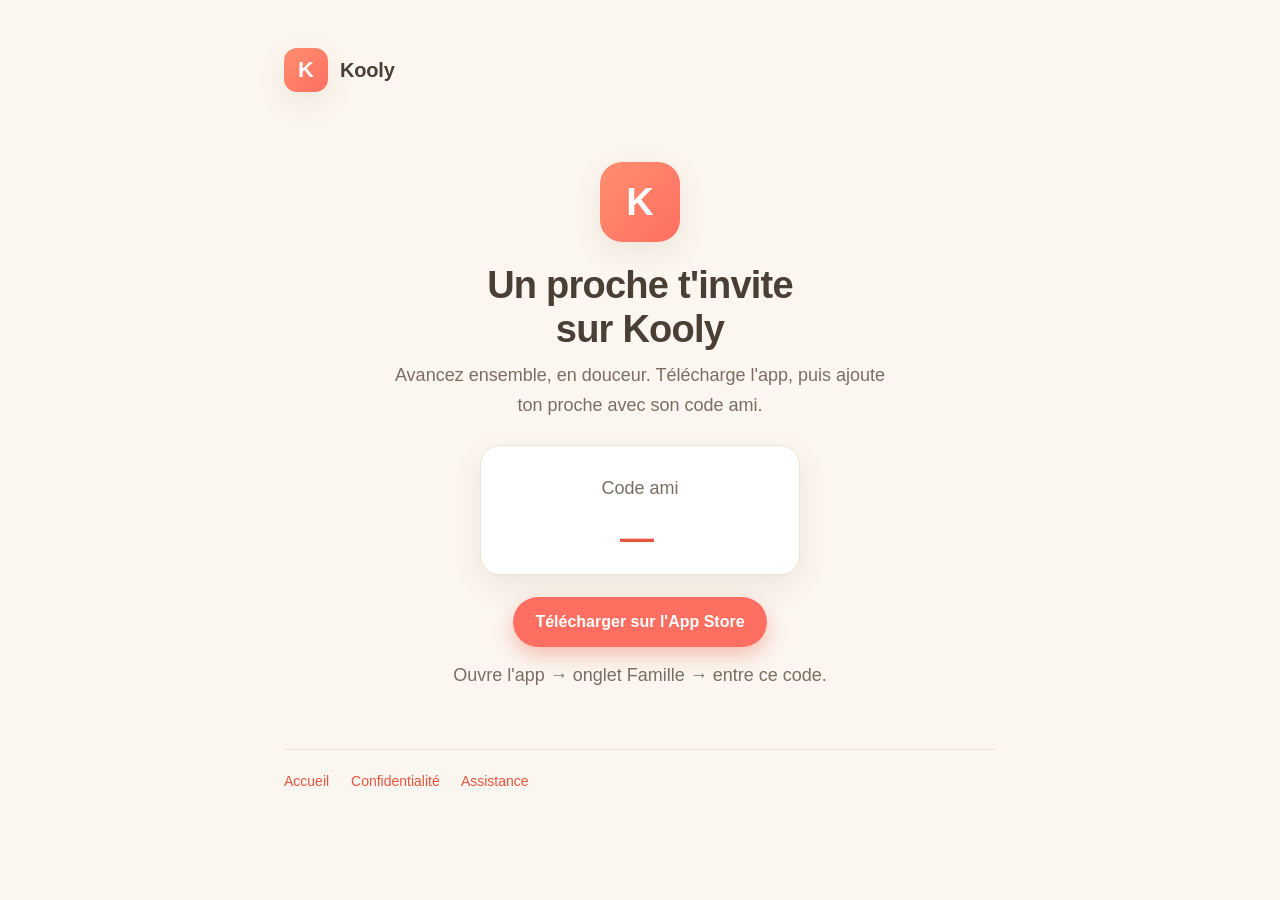
==== ami.html @ ff5df1bf "Page invitation ami + rewrite /ami/:code Co-Authored-By: Claude Opus 4.8 <noreply@anthropic.com>" ====
<!DOCTYPE html>
<html lang="fr">
<head>
  <meta charset="utf-8">
  <meta name="viewport" content="width=device-width, initial-scale=1">
  <title>Kooly — Un proche t'invite</title>
  <meta name="description" content="Un proche t'invite à le rejoindre sur Kooly. Télécharge l'app et entre son code ami.">
  <link rel="stylesheet" href="/style.css">
</head>
<body>
  <div class="wrap">
    <header class="site">
      <div class="logo">K</div>
      <div class="brand">Kooly</div>
    </header>

    <section class="hero">
      <div class="logo logo-xl">K</div>
      <h1>Un proche t'invite<br>sur Kooly</h1>
      <p>Avancez ensemble, en douceur. Télécharge l'app, puis ajoute ton proche avec son code ami.</p>

      <div class="card" style="max-width:320px;margin:24px auto 0;text-align:center">
        <p class="muted" style="margin:0 0 6px">Code ami</p>
        <div id="code" style="font-size:34px;font-weight:800;letter-spacing:6px;color:var(--coral-dark)">—</div>
      </div>

      <a class="btn" href="#">Télécharger sur l'App Store</a>
      <p class="muted" style="margin-top:14px">Ouvre l'app → onglet Famille → entre ce code.</p>
    </section>

    <nav class="foot">
      <a href="/">Accueil</a>
      <a href="/confidentialite">Confidentialité</a>
      <a href="/support">Assistance</a>
    </nav>
  </div>

  <script>
    var parts = location.pathname.split('/').filter(Boolean);
    var code = parts[parts.length - 1];
    if (code && /^[0-9]{4,6}$/.test(code)) {
      document.getElementById('code').textContent = code;
    }
  </script>
</body>
</html>
---- style.css ----
:root {
  --bg: #FBF6EF;
  --card: #FFFFFF;
  --ink: #4A3F35;
  --ink-soft: #7A6E62;
  --coral: #FF6F61;
  --coral-dark: #E8553F;
  --line: #EDE3D7;
  --shadow: 0 10px 30px rgba(120, 86, 54, 0.10);
}

* { box-sizing: border-box; }

body {
  margin: 0;
  font-family: -apple-system, BlinkMacSystemFont, "Segoe UI", Roboto, Helvetica, Arial, sans-serif;
  background: var(--bg);
  color: var(--ink);
  line-height: 1.65;
  -webkit-font-smoothing: antialiased;
}

.wrap {
  max-width: 760px;
  margin: 0 auto;
  padding: 48px 24px 80px;
}

header.site {
  display: flex;
  align-items: center;
  gap: 12px;
  margin-bottom: 40px;
}

.logo {
  width: 44px; height: 44px;
  border-radius: 13px;
  background: linear-gradient(135deg, #FF8E6F, var(--coral));
  display: grid; place-items: center;
  color: #fff; font-weight: 800; font-size: 22px;
  box-shadow: var(--shadow);
}

.brand { font-weight: 800; font-size: 20px; letter-spacing: -0.01em; }

h1 { font-size: 30px; letter-spacing: -0.02em; margin: 0 0 8px; }
h2 { font-size: 20px; margin: 36px 0 10px; letter-spacing: -0.01em; }
h3 { font-size: 16px; margin: 24px 0 6px; }
p, li { color: var(--ink); }
.muted { color: var(--ink-soft); font-size: 14px; }

a { color: var(--coral-dark); text-decoration: none; }
a:hover { text-decoration: underline; }

.card {
  background: var(--card);
  border: 1px solid var(--line);
  border-radius: 20px;
  padding: 28px 28px 8px;
  box-shadow: var(--shadow);
  margin-top: 18px;
}

table { width: 100%; border-collapse: collapse; margin: 14px 0; font-size: 14.5px; }
th, td { text-align: left; padding: 10px 12px; border-bottom: 1px solid var(--line); vertical-align: top; }
th { color: var(--ink-soft); font-weight: 700; }

.hero {
  text-align: center;
  padding: 30px 0 10px;
}
.logo-xl { width: 80px; height: 80px; border-radius: 22px; font-size: 38px; margin: 0 auto 22px; }
.hero h1 { font-size: 38px; line-height: 1.15; }
.hero p { font-size: 18px; color: var(--ink-soft); max-width: 520px; margin: 10px auto 0; }

.features {
  display: grid;
  grid-template-columns: repeat(2, 1fr);
  gap: 16px;
  margin-top: 48px;
}
@media (max-width: 560px) { .features { grid-template-columns: 1fr; } }
.feat {
  background: var(--card);
  border: 1px solid var(--line);
  border-radius: 18px;
  padding: 22px;
  box-shadow: var(--shadow);
}
.feat-ico {
  width: 42px; height: 42px;
  border-radius: 12px;
  background: #FFEDE8;
  color: var(--coral-dark);
  display: grid; place-items: center;
  font-size: 20px; margin-bottom: 12px;
}
.feat h3 { margin: 0 0 4px; font-size: 16px; }
.feat p { margin: 0; font-size: 14.5px; color: var(--ink-soft); }

.band {
  text-align: center;
  background: linear-gradient(135deg, #FFF3EE, #FFE9E2);
  border-radius: 22px;
  padding: 36px 28px;
  margin-top: 40px;
}
.band h2 { margin-top: 0; }
.band p { color: var(--ink-soft); max-width: 480px; margin: 8px auto 0; }

.btn {
  display: inline-block;
  background: var(--coral);
  color: #fff;
  padding: 12px 22px;
  border-radius: 999px;
  font-weight: 700;
  margin-top: 22px;
  box-shadow: 0 8px 20px rgba(232, 85, 63, 0.35);
}

nav.foot { margin-top: 48px; padding-top: 20px; border-top: 1px solid var(--line); font-size: 14px; }
nav.foot a { margin-right: 18px; }
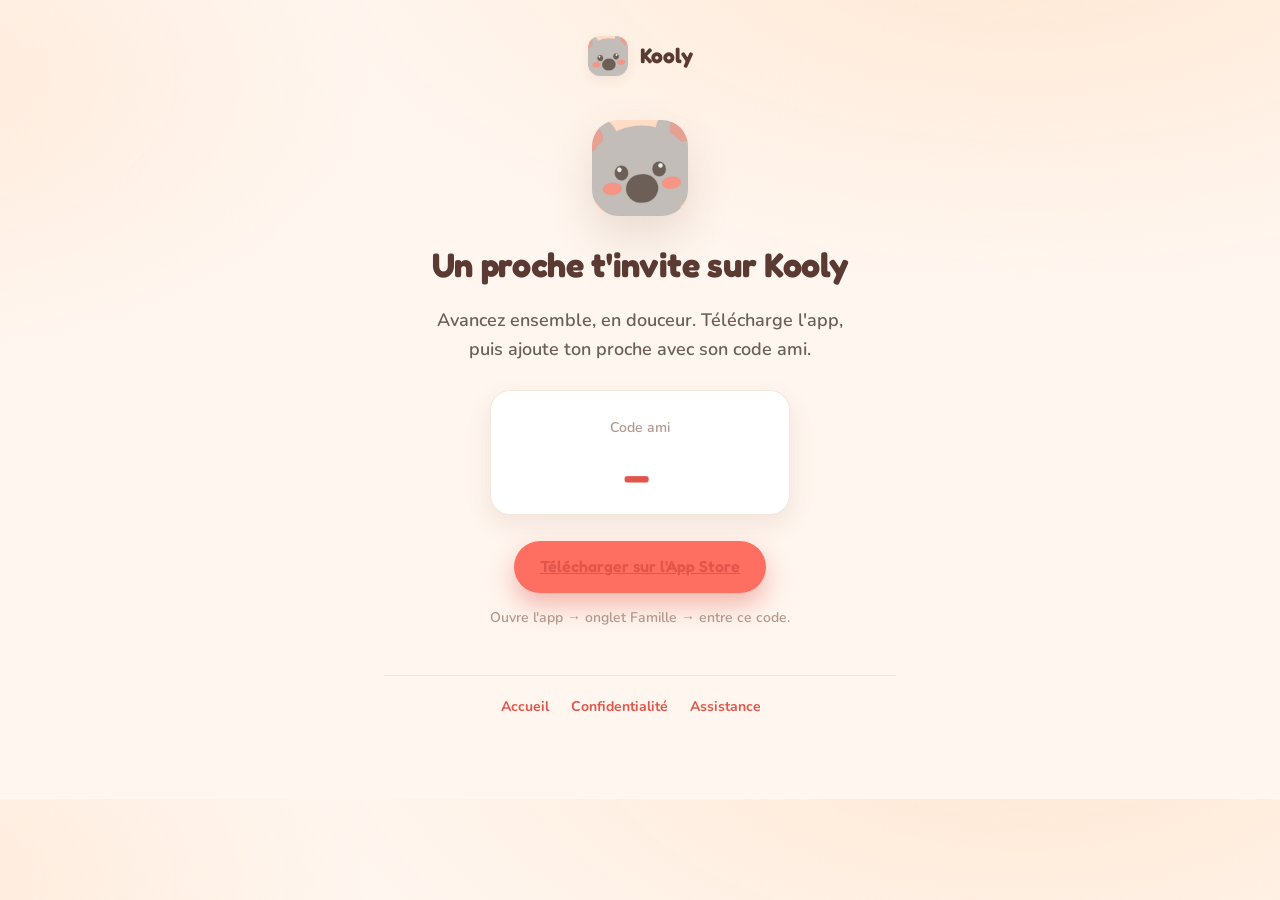
==== commit 2d725248: "Landing premium: D.A. app (Fredoka/Nunito, palette), icone reelle, mockup produit, badge App Store C" ====
--- a/ami.html
+++ b/ami.html
@@ -5,30 +5,34 @@
   <meta name="viewport" content="width=device-width, initial-scale=1">
   <title>Kooly — Un proche t'invite</title>
   <meta name="description" content="Un proche t'invite à le rejoindre sur Kooly. Télécharge l'app et entre son code ami.">
+  <link rel="icon" href="/icon.png">
+  <link rel="preconnect" href="https://fonts.googleapis.com">
+  <link rel="preconnect" href="https://fonts.gstatic.com" crossorigin>
+  <link href="https://fonts.googleapis.com/css2?family=Fredoka:wght@500;600;700&family=Nunito:wght@600;700;800&display=swap" rel="stylesheet">
   <link rel="stylesheet" href="/style.css">
 </head>
 <body>
-  <div class="wrap">
-    <header class="site">
-      <div class="logo">K</div>
+  <div class="wrap legal" style="text-align:center;max-width:560px">
+    <header class="site" style="justify-content:center">
+      <div class="logo" style="background-image:url(/icon.png)"></div>
       <div class="brand">Kooly</div>
     </header>
 
-    <section class="hero">
-      <div class="logo logo-xl">K</div>
-      <h1>Un proche t'invite<br>sur Kooly</h1>
-      <p>Avancez ensemble, en douceur. Télécharge l'app, puis ajoute ton proche avec son code ami.</p>
+    <div class="hero-icon" style="background-image:url(/icon.png);margin:18px auto 22px"></div>
+    <h1 style="font-size:34px">Un proche t'invite sur Kooly</h1>
+    <p style="font-size:18px;color:var(--ink-700);max-width:420px;margin:14px auto 0">Avancez ensemble, en douceur. Télécharge l'app, puis ajoute ton proche avec son code ami.</p>
 
-      <div class="card" style="max-width:320px;margin:24px auto 0;text-align:center">
-        <p class="muted" style="margin:0 0 6px">Code ami</p>
-        <div id="code" style="font-size:34px;font-weight:800;letter-spacing:6px;color:var(--coral-dark)">—</div>
-      </div>
+    <div class="card" style="max-width:300px;margin:26px auto 0">
+      <p class="muted" style="margin:0 0 6px">Code ami</p>
+      <div id="code" style="font-family:Fredoka,sans-serif;font-size:38px;font-weight:700;letter-spacing:8px;color:var(--coral-dark)">—</div>
+    </div>
 
-      <a class="btn" href="#">Télécharger sur l'App Store</a>
-      <p class="muted" style="margin-top:14px">Ouvre l'app → onglet Famille → entre ce code.</p>
-    </section>
+    <div style="margin-top:26px">
+      <a class="btn" href="/">Télécharger sur l'App Store</a>
+    </div>
+    <p class="muted" style="margin-top:14px">Ouvre l'app → onglet Famille → entre ce code.</p>
 
-    <nav class="foot">
+    <nav class="foot" style="justify-content:center;text-align:center">
       <a href="/">Accueil</a>
       <a href="/confidentialite">Confidentialité</a>
       <a href="/support">Assistance</a>
@@ -36,8 +40,11 @@
   </div>
 
   <script>
-    var parts = location.pathname.split('/').filter(Boolean);
-    var code = parts[parts.length - 1];
+    var code = new URLSearchParams(location.search).get('c');
+    if (!code) {
+      var parts = location.pathname.split('/').filter(Boolean);
+      code = parts[parts.length - 1];
+    }
     if (code && /^[0-9]{4,6}$/.test(code)) {
       document.getElementById('code').textContent = code;
     }
--- a/style.css
+++ b/style.css
@@ -1,124 +1,217 @@
+/* Kooly — Design tokens repris 1:1 du design system de l'app (Theme.swift). */
 :root {
-  --bg: #FBF6EF;
-  --card: #FFFFFF;
-  --ink: #4A3F35;
-  --ink-soft: #7A6E62;
+  --coral-100: #FFE3DC;
+  --coral-light: #FF8E7A;
   --coral: #FF6F61;
-  --coral-dark: #E8553F;
-  --line: #EDE3D7;
-  --shadow: 0 10px 30px rgba(120, 86, 54, 0.10);
+  --coral-dark: #E2554A;
+
+  --mint-50: #D8F1E7;
+  --mint: #38C2A0;
+  --mint-dark: #2BA589;
+
+  --honey-50: #FFF0D6;
+  --honey: #FFC24B;
+  --honey-dark: #E9A93B;
+
+  --lilac-bg: #ECE6F7;
+  --lilac: #8B7BC4;
+  --blue-bg: #E6EEF9;
+  --blue: #6F9FD6;
+
+  --peach-50: #FFF6EF;
+  --peach-100: #FFE7D2;
+  --peach-card: #FBE0D2;
+  --cream: #FAF9F5;
+
+  --ink-900: #5A3A33;  /* titres (brun chaud) */
+  --ink-700: #6B5F58;  /* corps */
+  --ink-500: #B3978B;  /* muted */
+  --hairline: #F4E6DD;
+
+  --fur: #C2BDB8;
+  --bezel: #241712;
+
+  /* Ombres TOUJOURS brun chaud, jamais grises (règle de marque). */
+  --shadow: 0 20px 45px rgba(120, 72, 52, 0.16);
+  --shadow-sm: 0 10px 24px rgba(120, 72, 52, 0.10);
+  --shadow-xs: 0 4px 12px rgba(120, 72, 52, 0.08);
 }
 
 * { box-sizing: border-box; }
+
+html { scroll-behavior: smooth; }
 
 body {
   margin: 0;
-  font-family: -apple-system, BlinkMacSystemFont, "Segoe UI", Roboto, Helvetica, Arial, sans-serif;
-  background: var(--bg);
-  color: var(--ink);
-  line-height: 1.65;
+  font-family: "Nunito", -apple-system, BlinkMacSystemFont, "Segoe UI", sans-serif;
+  font-weight: 600;
+  color: var(--ink-700);
+  line-height: 1.6;
+  background:
+    radial-gradient(1200px 600px at 80% -10%, #FFE7D2 0%, rgba(255,231,210,0) 60%),
+    radial-gradient(900px 500px at -10% 10%, #FFEAD9 0%, rgba(255,234,217,0) 55%),
+    var(--peach-50);
   -webkit-font-smoothing: antialiased;
 }
 
-.wrap {
-  max-width: 760px;
-  margin: 0 auto;
-  padding: 48px 24px 80px;
-}
-
+h1, h2, h3, .brand {
+  font-family: "Fredoka", "Nunito", sans-serif;
+  color: var(--ink-900);
+  letter-spacing: -0.01em;
+  margin: 0;
+}
+
+.wrap { max-width: 1040px; margin: 0 auto; padding: 0 24px; }
+
+/* En-tête */
 header.site {
-  display: flex;
-  align-items: center;
-  gap: 12px;
-  margin-bottom: 40px;
-}
-
+  display: flex; align-items: center; gap: 12px;
+  padding: 26px 0;
+}
 .logo {
-  width: 44px; height: 44px;
-  border-radius: 13px;
-  background: linear-gradient(135deg, #FF8E6F, var(--coral));
+  width: 40px; height: 40px; border-radius: 12px;
+  background-size: cover; background-position: center;
+  box-shadow: var(--shadow-xs);
+}
+.brand { font-weight: 700; font-size: 21px; }
+
+/* Boutons / badges */
+.btn {
+  display: inline-flex; align-items: center; gap: 8px;
+  background: var(--coral); color: #fff;
+  font-family: "Fredoka", sans-serif; font-weight: 600; font-size: 16px;
+  padding: 13px 26px; border-radius: 999px;
+  box-shadow: 0 12px 26px rgba(226, 85, 74, 0.40);
+  transition: transform .15s ease, box-shadow .15s ease;
+}
+.btn:hover { transform: translateY(-2px); box-shadow: 0 16px 32px rgba(226,85,74,.46); }
+
+.store-badge { display: inline-block; transition: transform .15s ease; }
+.store-badge:hover { transform: translateY(-2px); }
+.store-badge svg { display: block; height: 54px; width: auto; }
+
+.soon {
+  display: inline-block; margin-left: 12px;
+  font-size: 12px; font-weight: 800; color: var(--coral-dark);
+  background: var(--coral-100); padding: 6px 12px; border-radius: 999px;
+  vertical-align: middle;
+}
+
+/* HERO */
+.hero { display: grid; grid-template-columns: 1.05fr .95fr; gap: 40px; align-items: center; padding: 30px 0 70px; }
+.hero-icon {
+  width: 96px; height: 96px; border-radius: 26px;
+  background-size: cover; box-shadow: var(--shadow);
+  margin-bottom: 22px;
+}
+.hero h1 { font-size: clamp(34px, 5vw, 50px); line-height: 1.08; font-weight: 700; }
+.hero .lead { font-size: 19px; color: var(--ink-700); margin: 16px 0 28px; max-width: 460px; }
+.hero .cta { display: flex; align-items: center; flex-wrap: wrap; gap: 10px; }
+.hero .fineprint { margin-top: 16px; font-size: 14px; color: var(--ink-500); }
+
+/* Téléphone / mockup produit */
+.phone-col { display: flex; justify-content: center; }
+.phone {
+  width: 300px; background: var(--bezel); border-radius: 44px;
+  padding: 12px; box-shadow: var(--shadow); position: relative;
+}
+.phone::before {
+  content: ""; position: absolute; top: 20px; left: 50%; transform: translateX(-50%);
+  width: 110px; height: 26px; background: var(--bezel); border-radius: 999px; z-index: 2;
+}
+.screen {
+  background: linear-gradient(180deg, var(--peach-50), #FFF);
+  border-radius: 34px; padding: 46px 16px 22px; overflow: hidden;
+}
+.screen-eyebrow {
+  display: flex; align-items: center; gap: 7px;
+  font-size: 12px; font-weight: 800; letter-spacing: .04em; text-transform: uppercase;
+  color: var(--ink-500); margin: 4px 4px 14px;
+}
+.task {
+  display: flex; align-items: center; gap: 13px;
+  background: #fff; border-radius: 18px; padding: 13px;
+  box-shadow: var(--shadow-xs); margin-bottom: 11px;
+}
+.task .ico {
+  width: 44px; height: 44px; border-radius: 13px; flex: none;
+  display: grid; place-items: center; font-size: 20px;
+}
+.task .t-title { font-weight: 800; color: var(--ink-900); font-size: 15px; }
+.task .t-sub { font-size: 12px; font-weight: 700; color: var(--mint-dark); margin-top: 1px; }
+.task .spacer { flex: 1; }
+.check {
+  width: 26px; height: 26px; border-radius: 50%; flex: none;
   display: grid; place-items: center;
-  color: #fff; font-weight: 800; font-size: 22px;
-  box-shadow: var(--shadow);
-}
-
-.brand { font-weight: 800; font-size: 20px; letter-spacing: -0.01em; }
-
-h1 { font-size: 30px; letter-spacing: -0.02em; margin: 0 0 8px; }
-h2 { font-size: 20px; margin: 36px 0 10px; letter-spacing: -0.01em; }
-h3 { font-size: 16px; margin: 24px 0 6px; }
-p, li { color: var(--ink); }
-.muted { color: var(--ink-soft); font-size: 14px; }
-
-a { color: var(--coral-dark); text-decoration: none; }
-a:hover { text-decoration: underline; }
-
-.card {
-  background: var(--card);
-  border: 1px solid var(--line);
-  border-radius: 20px;
-  padding: 28px 28px 8px;
-  box-shadow: var(--shadow);
-  margin-top: 18px;
-}
-
-table { width: 100%; border-collapse: collapse; margin: 14px 0; font-size: 14.5px; }
-th, td { text-align: left; padding: 10px 12px; border-bottom: 1px solid var(--line); vertical-align: top; }
-th { color: var(--ink-soft); font-weight: 700; }
-
-.hero {
-  text-align: center;
-  padding: 30px 0 10px;
-}
-.logo-xl { width: 80px; height: 80px; border-radius: 22px; font-size: 38px; margin: 0 auto 22px; }
-.hero h1 { font-size: 38px; line-height: 1.15; }
-.hero p { font-size: 18px; color: var(--ink-soft); max-width: 520px; margin: 10px auto 0; }
-
-.features {
-  display: grid;
-  grid-template-columns: repeat(2, 1fr);
-  gap: 16px;
-  margin-top: 48px;
-}
-@media (max-width: 560px) { .features { grid-template-columns: 1fr; } }
+}
+.check.done { background: var(--mint); color: #fff; font-size: 14px; }
+.check.todo { border: 2.5px solid var(--hairline); }
+.task.is-done .t-title { color: var(--ink-500); text-decoration: line-through; }
+
+.ico.honey { background: var(--honey-50); color: var(--honey-dark); }
+.ico.blue  { background: var(--blue-bg);  color: var(--blue); }
+.ico.coral { background: var(--coral-100); color: var(--coral); }
+.ico.mint  { background: var(--mint-50);  color: var(--mint-dark); }
+.ico.lilac { background: var(--lilac-bg); color: var(--lilac); }
+
+/* FEATURES */
+.section-head { text-align: center; max-width: 600px; margin: 0 auto 38px; }
+.section-head h2 { font-size: clamp(26px, 3.4vw, 34px); font-weight: 700; }
+.section-head p { font-size: 17px; color: var(--ink-700); margin-top: 10px; }
+
+.features { display: grid; grid-template-columns: repeat(3, 1fr); gap: 18px; padding-bottom: 70px; }
 .feat {
-  background: var(--card);
-  border: 1px solid var(--line);
-  border-radius: 18px;
-  padding: 22px;
-  box-shadow: var(--shadow);
-}
-.feat-ico {
-  width: 42px; height: 42px;
-  border-radius: 12px;
-  background: #FFEDE8;
-  color: var(--coral-dark);
-  display: grid; place-items: center;
-  font-size: 20px; margin-bottom: 12px;
-}
-.feat h3 { margin: 0 0 4px; font-size: 16px; }
-.feat p { margin: 0; font-size: 14.5px; color: var(--ink-soft); }
-
+  background: #fff; border: 1px solid var(--hairline); border-radius: 22px;
+  padding: 26px; box-shadow: var(--shadow-sm);
+}
+.feat .f-ico {
+  width: 48px; height: 48px; border-radius: 14px; display: grid; place-items: center;
+  font-size: 22px; margin-bottom: 14px;
+}
+.feat h3 { font-size: 18px; font-weight: 600; margin-bottom: 6px; }
+.feat p { font-size: 15px; color: var(--ink-700); margin: 0; }
+
+/* Bandeau philosophie */
 .band {
-  text-align: center;
-  background: linear-gradient(135deg, #FFF3EE, #FFE9E2);
-  border-radius: 22px;
-  padding: 36px 28px;
-  margin-top: 40px;
-}
-.band h2 { margin-top: 0; }
-.band p { color: var(--ink-soft); max-width: 480px; margin: 8px auto 0; }
-
-.btn {
-  display: inline-block;
-  background: var(--coral);
-  color: #fff;
-  padding: 12px 22px;
-  border-radius: 999px;
-  font-weight: 700;
-  margin-top: 22px;
-  box-shadow: 0 8px 20px rgba(232, 85, 63, 0.35);
-}
-
-nav.foot { margin-top: 48px; padding-top: 20px; border-top: 1px solid var(--line); font-size: 14px; }
-nav.foot a { margin-right: 18px; }
+  text-align: center; border-radius: 30px; padding: 54px 32px; margin-bottom: 70px;
+  background: linear-gradient(135deg, #FFF3EC, #FFE7D6);
+  box-shadow: var(--shadow-sm);
+}
+.band h2 { font-size: clamp(26px, 3.4vw, 34px); font-weight: 700; }
+.band p { font-size: 18px; color: var(--ink-700); max-width: 520px; margin: 12px auto 0; }
+.band .cta { margin-top: 26px; display: flex; justify-content: center; }
+
+/* Pied de page */
+footer.site {
+  border-top: 1px solid var(--hairline); padding: 30px 0 50px;
+  display: flex; align-items: center; justify-content: space-between; flex-wrap: wrap; gap: 14px;
+}
+footer.site .links a { color: var(--ink-700); text-decoration: none; margin-right: 20px; font-weight: 700; }
+footer.site .links a:hover { color: var(--coral-dark); }
+footer.site .copy { font-size: 14px; color: var(--ink-500); }
+
+@media (max-width: 860px) {
+  .hero { grid-template-columns: 1fr; gap: 30px; text-align: center; padding-bottom: 50px; }
+  .hero-icon { margin-left: auto; margin-right: auto; }
+  .hero .lead { margin-left: auto; margin-right: auto; }
+  .hero .cta { justify-content: center; }
+  .features { grid-template-columns: 1fr; }
+}
+
+/* ---- Pages légales (héritent des mêmes tokens/police) ---- */
+.legal { max-width: 760px; margin: 0 auto; padding: 10px 24px 80px; }
+.legal h1 { font-size: 32px; margin-bottom: 6px; }
+.legal h2 { font-size: 20px; margin: 34px 0 10px; }
+.legal h3 { font-size: 16px; margin: 22px 0 6px; }
+.legal p, .legal li { color: var(--ink-700); }
+.legal a { color: var(--coral-dark); }
+.legal .muted { color: var(--ink-500); font-size: 14px; }
+.legal .card {
+  background: #fff; border: 1px solid var(--hairline); border-radius: 20px;
+  padding: 26px 26px 8px; box-shadow: var(--shadow-sm); margin-top: 18px;
+}
+.legal table { width: 100%; border-collapse: collapse; margin: 14px 0; font-size: 14.5px; }
+.legal th, .legal td { text-align: left; padding: 10px 12px; border-bottom: 1px solid var(--hairline); vertical-align: top; }
+.legal th { color: var(--ink-500); font-weight: 800; }
+.legal nav.foot { margin-top: 46px; padding-top: 20px; border-top: 1px solid var(--hairline); font-size: 14px; }
+.legal nav.foot a { margin-right: 18px; color: var(--coral-dark); font-weight: 700; text-decoration: none; }
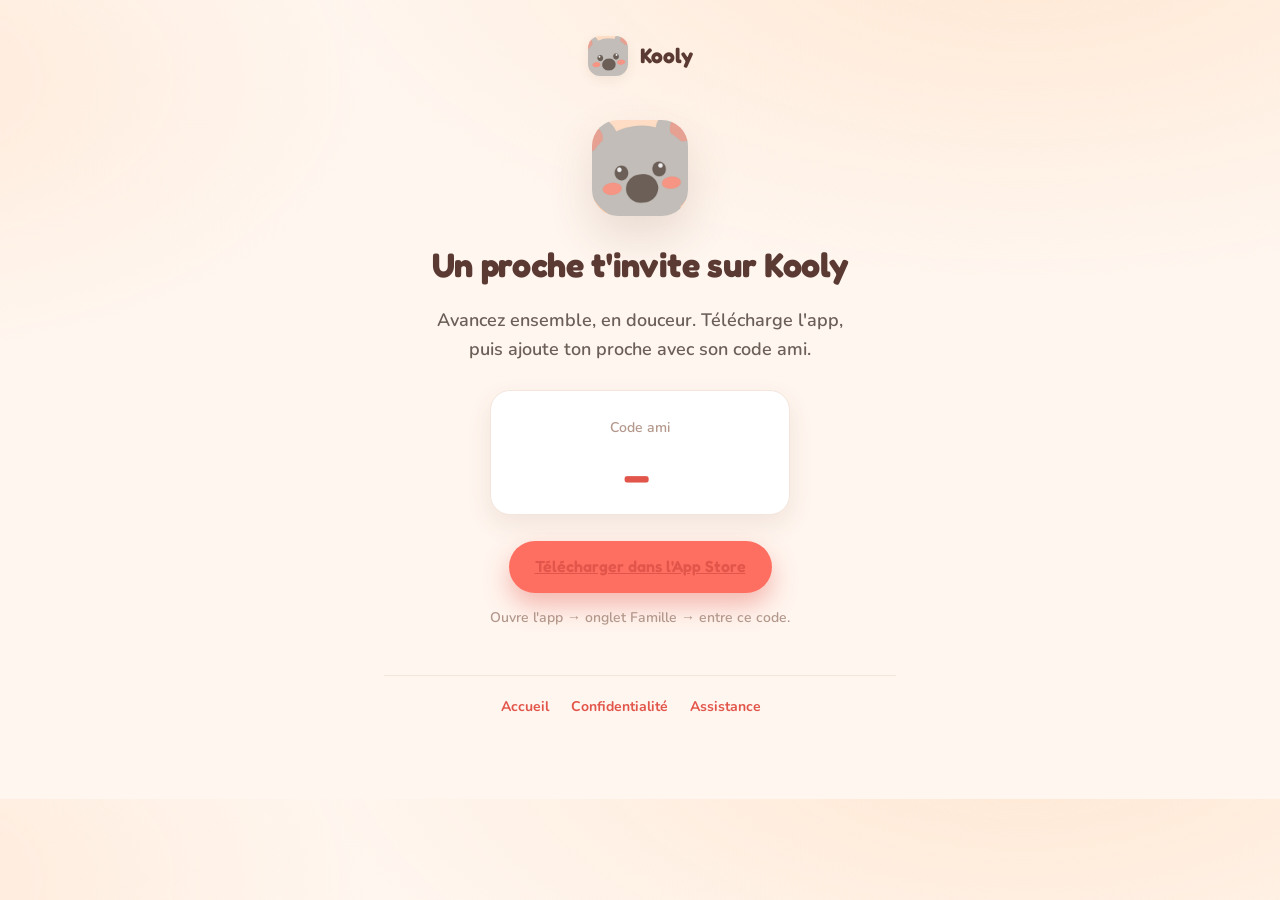
==== commit b14d468e: "Site live: vrai lien App Store + retrait 'bientôt'" ====
--- a/ami.html
+++ b/ami.html
@@ -28,7 +28,7 @@
     </div>
 
     <div style="margin-top:26px">
-      <a class="btn" href="/">Télécharger sur l'App Store</a>
+      <a class="btn" href="https://apps.apple.com/fr/app/id6785019707" target="_blank" rel="noopener">Télécharger dans l'App Store</a>
     </div>
     <p class="muted" style="margin-top:14px">Ouvre l'app → onglet Famille → entre ce code.</p>
 
